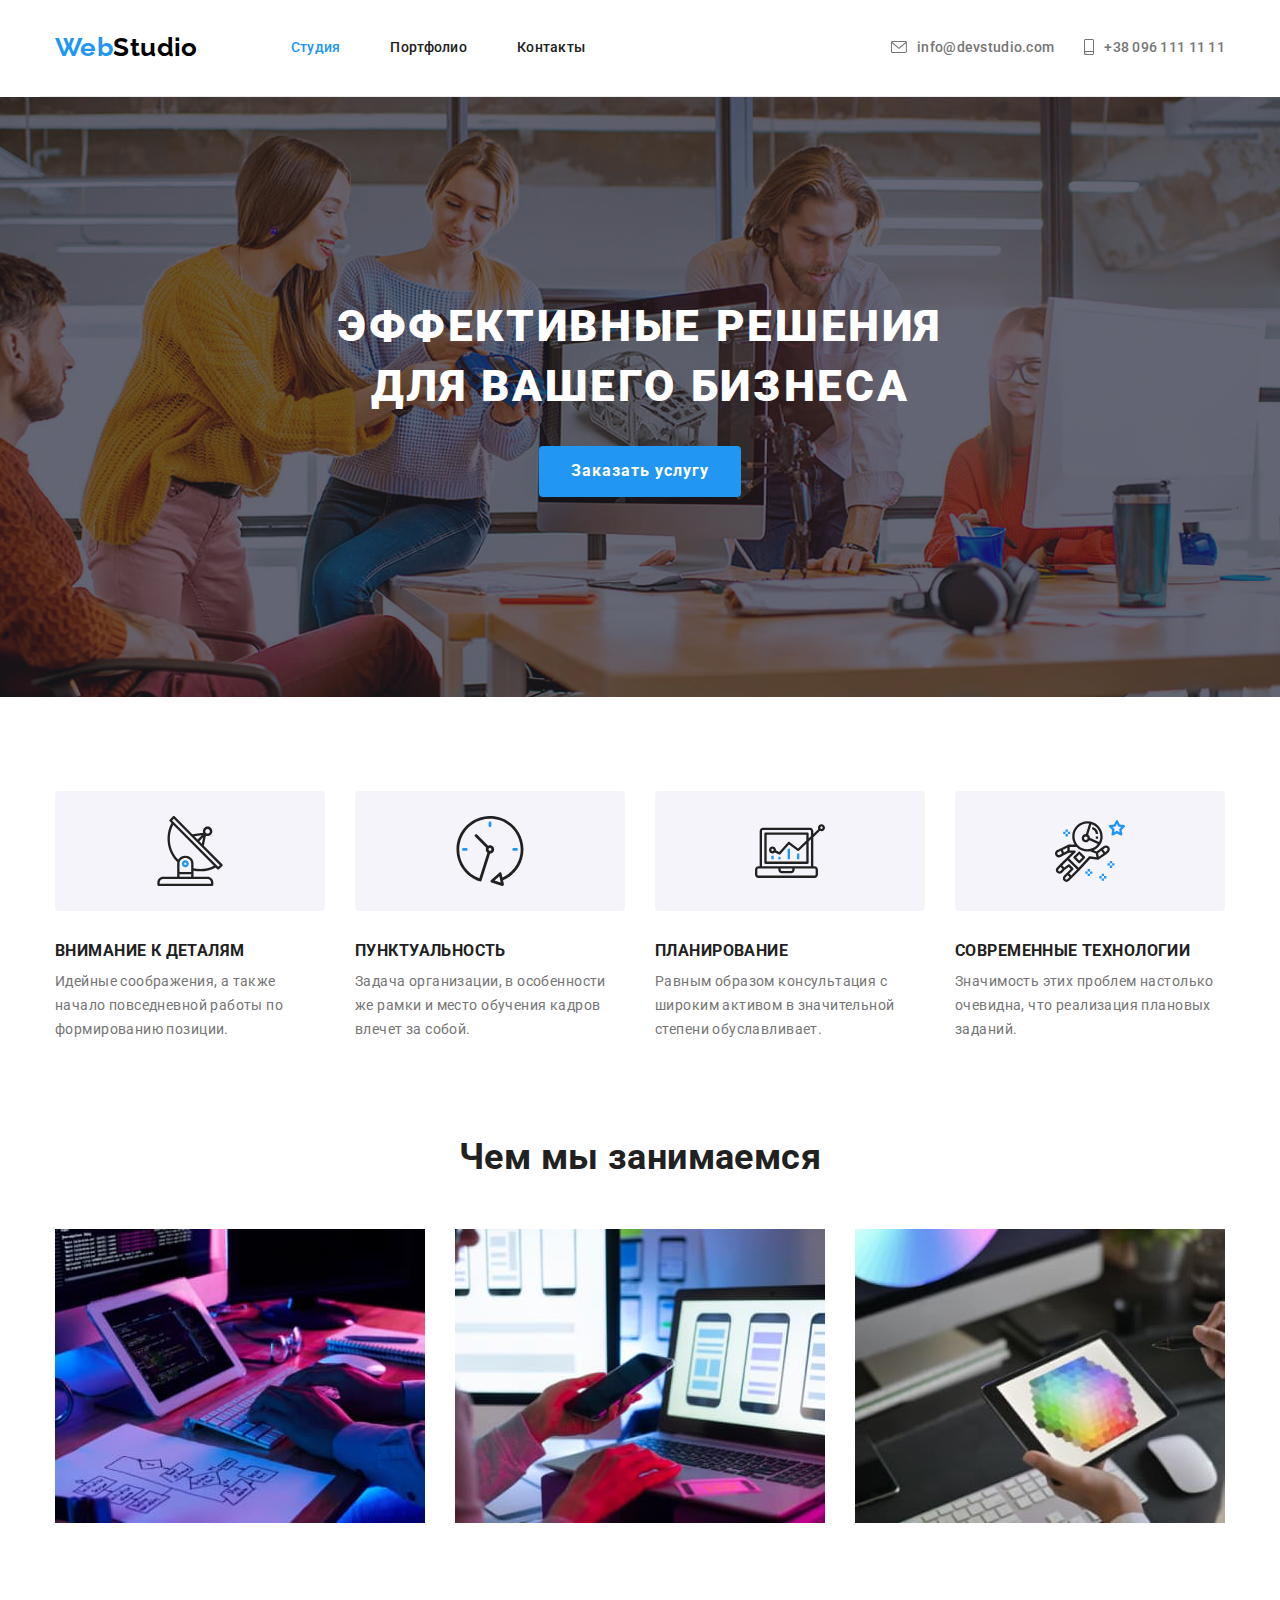
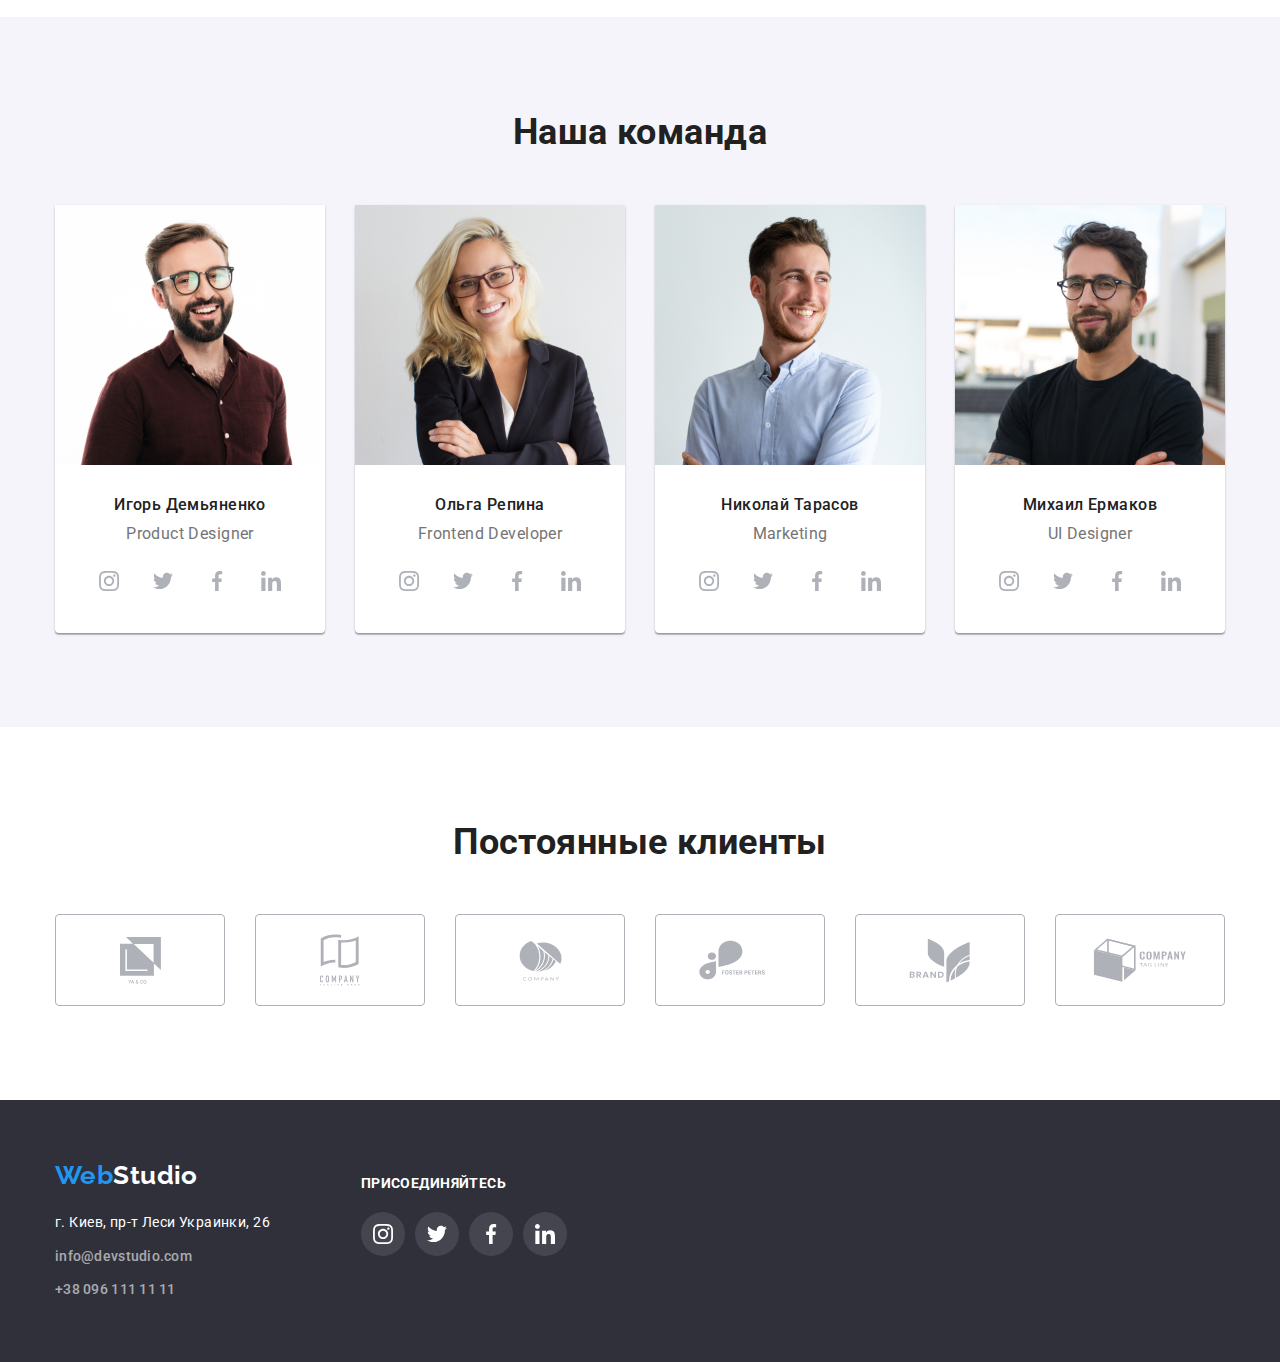
==== index.html @ ec6b6000 "Start" ====
<!DOCTYPE html>
<html lang="ru">
  <head>
    <meta charset="UTF-8" />
    <meta http-equiv="X-UA-Compatible" content="IE=edge" />
    <meta name="viewport" content="width=device-width, initial-scale=1.0" />
    <title>Студия</title>
    <link rel="preconnect" href="https://fonts.googleapis.com" />
    <link rel="preconnect" href="https://fonts.gstatic.com" crossorigin />
    <link
      rel="stylesheet"
      href="https://fonts.googleapis.com/css2?family=Raleway:wght@700&family=Roboto:wght@400;500;700;900&display=swap"
    />
    <link
      rel="stylesheet"
      href="https://cdnjs.cloudflare.com/ajax/libs/modern-normalize/1.0.0/modern-normalize.min.css"
    />
    <link rel="stylesheet" href="./css/styles.css" />
  </head>

  <body>
    <!-- Шапка сайта -->
    <header>
      <div class="container">
        <nav class="site-nav">
          <a class="logo" href="./index.html"><span>Web</span>Studio</a>
          <ul class="list menu">
            <li><a class="link current" href="./index.html">Студия</a></li>
            <li><a class="link" href="./portfolio.html">Портфолио</a></li>
            <li><a class="link" href="">Контакты</a></li>
          </ul>
        </nav>
        <ul class="list contacts-header">
          <li>
            <a class="link" href="mailto:info@devstudio.com">
              <svg width="16px" height="12px">
                <use href="./images/icons_sprite.svg#icon-contact-email"></use>
              </svg>
              <span> info@devstudio.com </span>
            </a>
          </li>
          <li>
            <a class="link" href="tel:+380961111111">
              <svg width="10px" height="16px">
                <use href="./images/icons_sprite.svg#icon-contact-phone"></use>
              </svg>
              <span> +38 096 111 11 11 </span>
            </a>
          </li>
        </ul>
      </div>
    </header>

    <!-- Уникальный контент страницы-->
    <main>
      <!-- Герой сайта -->
      <section class="section hero">
        <div class="container">
          <h1 class="hero-title">Эффективные решения для вашего бизнеса</h1>
          <button type="button">Заказать услугу</button>
        </div>
      </section>

      <!-- Преимущества -->
      <section class="section">
        <div class="container">
          <ul class="list feature">
            <li class="feature-card">
              <svg class="feature-icon" height="120px">
                <use
                  href="./images/icons_sprite.svg#icon-features-antenna"
                  width="70px"
                  height="70px"
                ></use>
              </svg>
              <h3 class="feature-title">Внимание к деталям</h3>
              <p class="feature-discription">
                Идейные соображения, а также начало повседневной работы по формированию позиции.
              </p>
            </li>
            <li class="feature-card">
              <svg class="feature-icon" height="120px">
                <use
                  href="./images/icons_sprite.svg#icon-features-clock"
                  width="70px"
                  height="70px"
                ></use>
              </svg>
              <h3 class="feature-title">Пунктуальность</h3>
              <p class="feature-discription">
                Задача организации, в особенности же рамки и место обучения кадров влечет за собой.
              </p>
            </li>
            <li class="feature-card">
              <svg class="feature-icon" height="120px">
                <use
                  href="./images/icons_sprite.svg#icon-features-diagram"
                  width="70px"
                  height="70px"
                ></use>
              </svg>
              <h3 class="feature-title">Планирование</h3>
              <p class="feature-discription">
                Равным образом консультация с широким активом в значительной степени обуславливает.
              </p>
            </li>
            <li class="feature-card">
              <svg class="feature-icon" height="120px">
                <use
                  href="./images/icons_sprite.svg#icon-features-astronaut"
                  width="70px"
                  height="70px"
                ></use>
              </svg>
              <h3 class="feature-title">Современные технологии</h3>
              <p class="feature-discription">
                Значимость этих проблем настолько очевидна, что реализация плановых заданий.
              </p>
            </li>
          </ul>
        </div>
      </section>

      <!-- Чем мы занимаемся -->
      <section class="section wedo">
        <div class="container">
          <h2 class="section-title">Чем мы занимаемся</h2>
          <ul class="list">
            <li>
              <img
                class="img-wedo"
                src="./images/coding.jpg"
                width="370"
                height="294"
                alt="Написание кода"
              />
            </li>
            <li>
              <img
                class="img-wedo"
                src="./images/uidesign.jpg"
                width="370"
                height="294"
                alt="Разработка пользовательских интерфейсов"
              />
            </li>
            <li>
              <img
                class="img-wedo"
                src="./images/photodesign.jpg"
                width="370"
                height="294"
                alt="Дизайн"
              />
            </li>
          </ul>
        </div>
      </section>

      <!-- Наша команда -->
      <section class="section team">
        <div class="container">
          <h2 class="section-title">Наша команда</h2>
          <ul class="list team">
            <li class="card-team">
              <img
                src="./images/team_dem.jpg"
                class="team-photo"
                width="270"
                height="260"
                alt="фото сотрудника"
              />
              <h3 class="team-title">Игорь Демьяненко</h3>
              <p class="team-discription">Product Designer</p>
              <ul class="list team-social">
                <li>
                  <a class="icon" href="">
                    <svg width="20px" height="20px">
                      <use href="./images/icons_sprite.svg#icon-instagram"></use>
                    </svg>
                  </a>
                </li>
                <li>
                  <a class="icon" href="">
                    <svg width="20px" height="20px">
                      <use href="./images/icons_sprite.svg#icon-twitter"></use>
                    </svg>
                  </a>
                </li>
                <li>
                  <a class="icon" href="">
                    <svg width="20px" height="20px">
                      <use href="./images/icons_sprite.svg#icon-facebook"></use>
                    </svg>
                  </a>
                </li>
                <li>
                  <a class="icon" href="">
                    <svg width="20px" height="20px">
                      <use href="./images/icons_sprite.svg#icon-linkedin"></use>
                    </svg>
                  </a>
                </li>
              </ul>
            </li>
            <li class="card-team">
              <img
                src="./images/team_rep.jpg"
                class="team-photo"
                width="270"
                height="260"
                alt="фото сотрудника"
              />
              <h3 class="team-title">Ольга Репина</h3>
              <p class="team-discription">Frontend Developer</p>
              <ul class="list team-social">
                <li>
                  <a class="icon" href="">
                    <svg width="20px" height="20px">
                      <use href="./images/icons_sprite.svg#icon-instagram"></use>
                    </svg>
                  </a>
                </li>
                <li>
                  <a class="icon" href="">
                    <svg width="20px" height="20px">
                      <use href="./images/icons_sprite.svg#icon-twitter"></use>
                    </svg>
                  </a>
                </li>
                <li>
                  <a class="icon" href="">
                    <svg width="20px" height="20px">
                      <use href="./images/icons_sprite.svg#icon-facebook"></use>
                    </svg>
                  </a>
                </li>
                <li>
                  <a class="icon" href="">
                    <svg width="20px" height="20px">
                      <use href="./images/icons_sprite.svg#icon-linkedin"></use>
                    </svg>
                  </a>
                </li>
              </ul>
            </li>
            <li class="card-team">
              <img
                src="./images/team_tar.jpg"
                class="team-photo"
                width="270"
                height="260"
                alt="фото сотрудника"
              />
              <h3 class="team-title">Николай Тарасов</h3>
              <p class="team-discription">Marketing</p>
              <ul class="list team-social">
                <li>
                  <a class="icon" href="">
                    <svg width="20px" height="20px">
                      <use href="./images/icons_sprite.svg#icon-instagram"></use>
                    </svg>
                  </a>
                </li>
                <li>
                  <a class="icon" href="">
                    <svg width="20px" height="20px">
                      <use href="./images/icons_sprite.svg#icon-twitter"></use>
                    </svg>
                  </a>
                </li>
                <li>
                  <a class="icon" href="">
                    <svg width="20px" height="20px">
                      <use href="./images/icons_sprite.svg#icon-facebook"></use>
                    </svg>
                  </a>
                </li>
                <li>
                  <a class="icon" href="">
                    <svg width="20px" height="20px">
                      <use href="./images/icons_sprite.svg#icon-linkedin"></use>
                    </svg>
                  </a>
                </li>
              </ul>
            </li>
            <li class="card-team">
              <img
                src="./images/team_erm.jpg"
                class="team-photo"
                width="270"
                height="260"
                alt="фото сотрудника"
              />
              <h3 class="team-title">Михаил Ермаков</h3>
              <p class="team-discription">UI Designer</p>
              <ul class="list team-social">
                <li>
                  <a class="icon" href="">
                    <svg width="20px" height="20px">
                      <use href="./images/icons_sprite.svg#icon-instagram"></use>
                    </svg>
                  </a>
                </li>
                <li>
                  <a class="icon" href="">
                    <svg width="20px" height="20px">
                      <use href="./images/icons_sprite.svg#icon-twitter"></use>
                    </svg>
                  </a>
                </li>
                <li>
                  <a class="icon" href="">
                    <svg width="20px" height="20px">
                      <use href="./images/icons_sprite.svg#icon-facebook"></use>
                    </svg>
                  </a>
                </li>
                <li>
                  <a class="icon" href="">
                    <svg width="20px" height="20px">
                      <use href="./images/icons_sprite.svg#icon-linkedin"></use>
                    </svg>
                  </a>
                </li>
              </ul>
            </li>
          </ul>
        </div>
      </section>

      <!-- Постоянные клиенты -->
      <section class="section">
        <div class="container">
          <h2 class="section-title">Постоянные клиенты</h2>
          <ul class="list clients">
            <li>
              <a class="icon" href="">
                <svg width="41px" height="47px">
                  <use href="./images/icons_sprite.svg#icon-logo-company1"></use>
                </svg>
              </a>
            </li>
            <li>
              <a class="icon" href="">
                <svg width="40px" height="52">
                  <use href="./images/icons_sprite.svg#icon-logo-company2"></use>
                </svg>
              </a>
            </li>
            <li>
              <a class="icon" href="">
                <svg width="43px" height="41px">
                  <use href="./images/icons_sprite.svg#icon-logo-company3"></use>
                </svg>
              </a>
            </li>
            <li>
              <a class="icon" href="">
                <svg width="84px" height="40px">
                  <use href="./images/icons_sprite.svg#icon-logo-company4"></use>
                </svg>
              </a>
            </li>
            <li>
              <a class="icon" href="">
                <svg width="62px" height="45px">
                  <use href="./images/icons_sprite.svg#icon-logo-company5"></use>
                </svg>
              </a>
            </li>
            <li>
              <a class="icon" href="">
                <svg width="94px" height="44px">
                  <use href="./images/icons_sprite.svg#icon-logo-company6"></use>
                </svg>
              </a>
            </li>
          </ul>
        </div>
      </section>
    </main>

    <!-- Футер -->
    <footer>
      <div class="container">
        <div class="div-contacts">
          <a class="logo" href="./index.html"><span>Web</span>Studio</a>
          <address>г. Киев, пр-т Леси Украинки, 26</address>
          <ul class="list contacts-footer">
            <li><a class="link" href="mailto:info@devstudio.com">info@devstudio.com</a></li>
            <li><a class="link" href="tel:+380961111111">+38 096 111 11 11</a></li>
          </ul>
        </div>
        <div class="follow-us">
          <h3 class="follow-us-title">Присоединяйтесь</h3>
          <ul class="list">
            <li>
              <a class="icon" href="">
                <svg width="20px" height="20px">
                  <use href="./images/icons_sprite.svg#icon-instagram"></use>
                </svg>
              </a>
            </li>
            <li>
              <a class="icon" href="">
                <svg width="20px" height="20px">
                  <use href="./images/icons_sprite.svg#icon-twitter"></use>
                </svg>
              </a>
            </li>
            <li>
              <a class="icon" href="">
                <svg width="20px" height="20px">
                  <use href="./images/icons_sprite.svg#icon-facebook"></use>
                </svg>
              </a>
            </li>
            <li>
              <a class="icon" href="">
                <svg width="20px" height="20px">
                  <use href="./images/icons_sprite.svg#icon-linkedin"></use>
                </svg>
              </a>
            </li>
          </ul>
        </div>
      </div>
    </footer>
  </body>
</html>
---- css/styles.css ----
:root {
  --color-white: #ffffff;
  --color-black: #000000;
  --color-primary-text: #212121;
  --color-secondary-text: #757575;
  --color-accent: #2196f3;
  --color-contact-footer: rgba(255, 255, 255, 0.6);
}

body {
  background-color: var(--color-white);
  color: var(--color-primary-text);
  font-family: 'Roboto', sans-serif;
  letter-spacing: 0.03em;
  font-size: 14px;
  line-height: 1.2;
}

a {
  text-decoration: none;
  color: inherit;
}

.list {
  list-style: none;
}

h1,
h2,
h3,
h4,
h5,
h6,
p,
ul {
  margin: 0;
  padding-inline-start: 0;
}

img {
  display: block;
}

.container {
  width: 1200px;
  margin: 0 auto;
  padding-left: 15px;
  padding-right: 15px;
}

.section {
  padding-top: 94px;
  padding-bottom: 94px;
}

/* Шапка сайта */

header .container {
  display: flex;
  align-items: center;

  padding-top: 24px;
  padding-bottom: 25px;
  border-bottom: 1px solid #ececec;
}

header .link {
  padding-top: 15px;
  padding-bottom: 15px;
}

.site-nav {
  display: flex;
}

.logo {
  margin-right: 93px;

  color: var(--color-black);
  font-family: 'Raleway', sans-serif;
  font-weight: 700;
  font-size: 26px;
}

.menu,
.contacts-header {
  display: flex;
  align-items: center;

  font-weight: 500;
  letter-spacing: 0.02em;
  fill: var(--color-secondary-text);
}

.menu li:not(:last-child) {
  margin-right: 50px;
}

.contacts-header li:not(:last-child) {
  margin-right: 30px;
}

.contacts-header {
  margin-left: auto;
  color: var(--color-secondary-text);
}

.contacts-header .link {
  display: flex;
  align-items: center;
}

.contacts-header svg {
  margin-right: 10px;
}

header .link:hover,
header .link:focus,
.current {
  color: var(--color-accent);
  fill: var(--color-accent);
}

/* Main Студия*/

.section.hero {
  background-image: linear-gradient(rgba(47, 48, 58, 0.4), rgba(47, 48, 58, 0.4)),
    url(../images/background-hero.jpg);
  background-size: 1600px;
  background-repeat: no-repeat;
  background-position: center;
  background-color: #2f303a;

  padding-top: 200px;
  padding-bottom: 200px;
}

.hero-title {
  margin-left: auto;
  margin-right: auto;
  margin-bottom: 30px;
  width: 696px;

  color: var(--color-white);
  font-weight: 900;
  font-size: 44px;
  line-height: 1.36;
  text-align: center;
  letter-spacing: 0.06em;
  text-transform: uppercase;
}

.hero button {
  display: block;
  margin: 0 auto;
  padding: 10px 32px;
  border-color: var(--color-accent);
  border-radius: 4px;
  border-style: none;
  min-width: 200px;

  color: var(--color-white);
  background-color: var(--color-accent);
  font-family: inherit;
  font-weight: 700;
  font-size: 16px;
  line-height: 1.9;
  text-align: center;
  letter-spacing: 0.06em;
}

.hero button:hover {
  cursor: pointer;
}

.feature {
  display: flex;
  flex-wrap: wrap;
}

.feature-card {
  display: flex;
  flex-direction: column;
  width: calc((100% - 90px) / 4);
}

.feature-card:not(:last-child) {
  margin-right: 30px;
}

.feature-icon {
  background-color: #f5f4fa;
  border-radius: 4px;
  padding: 25px 100px;
  margin-bottom: 30px;
}

.feature-title {
  margin-bottom: 10px;

  font-weight: 700;
  text-transform: uppercase;
}

.feature-discription {
  color: var(--color-secondary-text);
  line-height: 1.71;
}

.section-title {
  margin-bottom: 50px;

  font-weight: 700;
  font-size: 36px;
  text-align: center;
}

.wedo {
  padding-top: 0px;
}

.wedo .list {
  display: flex;
  flex-wrap: wrap;
}

.wedo .list li:not(:last-child) {
  margin-right: 30px;
}

.team {
  background-color: #f5f4fa;
}

.list.team {
  display: flex;
  flex-wrap: wrap;
}

.card-team:not(:last-child) {
  margin-right: 30px;
}

.card-team {
  width: calc((100% - 90px) / 4);
  box-shadow: 0px 1px 3px rgba(0, 0, 0, 0.12), 0px 1px 1px rgba(0, 0, 0, 0.14),
    0px 2px 1px rgba(0, 0, 0, 0.2);
  border-radius: 0px 0px 4px 4px;
  padding-bottom: 30px;

  background-color: var(--color-white);
}

.team-photo {
  margin-bottom: 30px;
}

.team-title {
  margin-bottom: 10px;

  font-weight: 500;
  font-size: 16px;
  text-align: center;
}

.team-discription {
  color: var(--color-secondary-text);
  font-size: 16px;
  text-align: center;
  margin-bottom: 16px;
}

.list.team-social {
  display: flex;
  justify-content: center;
}

.team-social li:not(:last-child) {
  margin-right: 10px;
}

.team-social .icon {
  display: block;
  width: 44px;
  height: 44px;
  padding-left: 12px;
  padding-top: 12px;
  fill: #afb1b8;
  border-radius: 50%;
}

.team-social .icon:hover {
  fill: white;
  background-color: var(--color-accent);
}

.list.clients {
  display: flex;
  justify-content: center;
}

.clients li:not(:last-child) {
  margin-right: 30px;
}

.clients .icon {
  display: flex;
  width: 170px;
  height: 92px;
  justify-content: center;
  align-items: center;
  fill: #afb1b8;
  border-radius: 4px;
  border: 1px solid #afb1b8;
}

.clients .icon:hover {
  fill: var(--color-accent);
  border-color: var(--color-accent);
}

/* Main Портфолио */
.buttons {
  display: flex;
  flex-wrap: wrap;
  justify-content: center;

  margin-bottom: 50px;
}

.buttons li:not(:last-child) {
  margin-right: 8px;
}

.portfolio button {
  padding: 6px 22px;
  border-radius: 4px;
  border-style: none;

  background-color: #f5f4fa;
  font-family: inherit;
  font-weight: 500;
  font-size: 16px;
  line-height: 1.62;
  text-align: center;
  letter-spacing: inherit;
}

.portfolio button:hover,
.portfolio button:focus {
  background-color: var(--color-accent);
  color: var(--color-white);
  cursor: pointer;
  box-shadow: 0px 2px 2px 0px #0000001f;
  box-shadow: 0px 1px 2px 0px #00000014;
  box-shadow: 0px 3px 1px 0px #0000001a;
}

.portfolio-list {
  display: flex;
  flex-wrap: wrap;
}

.portfolio-card {
  width: calc((100% - 60px) / 3);

  margin-bottom: 30px;
}

.portfolio-card:hover {
  box-shadow: 1px 4px 6px 0px #00000029;
  box-shadow: 0px 4px 4px 0px #0000000f;
  box-shadow: 0px 1px 1px 0px #0000001f;
}

.portfolio-card:not(:nth-child(3n)) {
  margin-right: 30px;
}

.portfolio-card:nth-last-child(-n + 3) {
  margin-bottom: 0px;
}

.portfolio-text {
  padding: 20px 24px;

  border-right: 1px solid #eeeeee;
  border-bottom: 1px solid #eeeeee;
  border-left: 1px solid #eeeeee;
}

.portfolio-title {
  margin-bottom: 4px;

  font-weight: 700;
  font-size: 18px;
  line-height: 2;
  letter-spacing: 0.06em;
}

.portfolio-description {
  color: var(--color-secondary-text);
  font-size: 16px;
  line-height: 1.87;
}

/* Подвал */

footer {
  padding-top: 60px;
  padding-bottom: 60px;
  background-color: #2f303a;
}

footer .container {
  display: flex;
}

.div-contacts {
  margin-right: 70px;
}

.follow-us {
  margin-top: 15px;
}

footer .logo {
  display: inline-block;
  margin-bottom: 20px;

  color: var(--color-white);
}

.logo span {
  color: var(--color-accent);
}

footer address {
  margin-bottom: 10px;

  font-style: normal;
  color: var(--color-white);
  line-height: 1.71;
}

.contacts-footer {
  color: var(--color-contact-footer);
  line-height: 1.71;
  font-weight: 500;
  letter-spacing: 0.02em;
}

.contacts-footer li:not(:last-child) {
  margin-bottom: 9px;
}

footer .link:hover,
footer .link:focus {
  color: var(--color-accent);
}

.follow-us-title {
  color: var(--color-white);
  margin-bottom: 20px;

  font-weight: 700;
  font-size: 14px;
  line-height: 1.2;
  text-transform: uppercase;

  color: #ffffff;
}

.follow-us .list {
  display: flex;
}

.follow-us li:not(:last-child) {
  margin-right: 10px;
}

.follow-us .icon {
  display: block;
  width: 44px;
  height: 44px;
  padding-left: 12px;
  padding-top: 12px;
  fill: var(--color-white);
  border-radius: 50%;
  background: rgba(255, 255, 255, 0.1);
}

.follow-us .icon:hover {
  background-color: var(--color-accent);
}
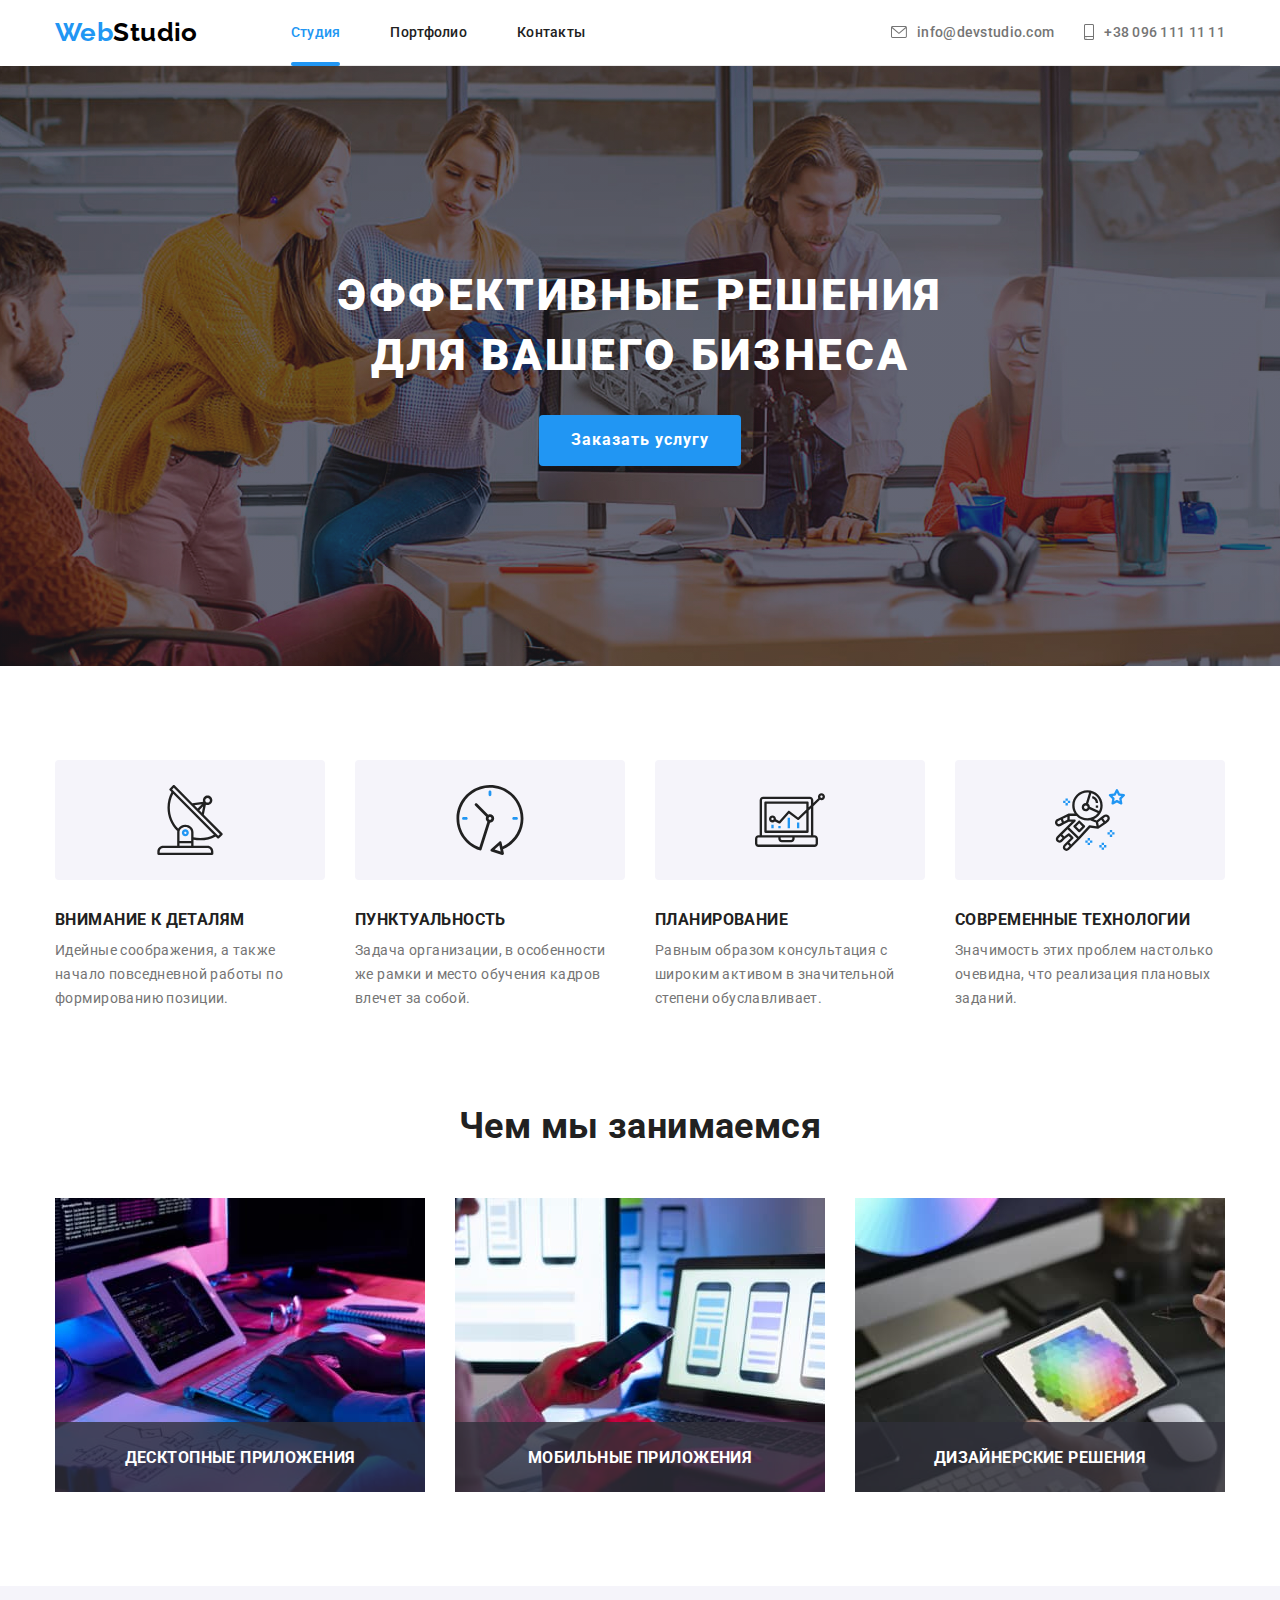
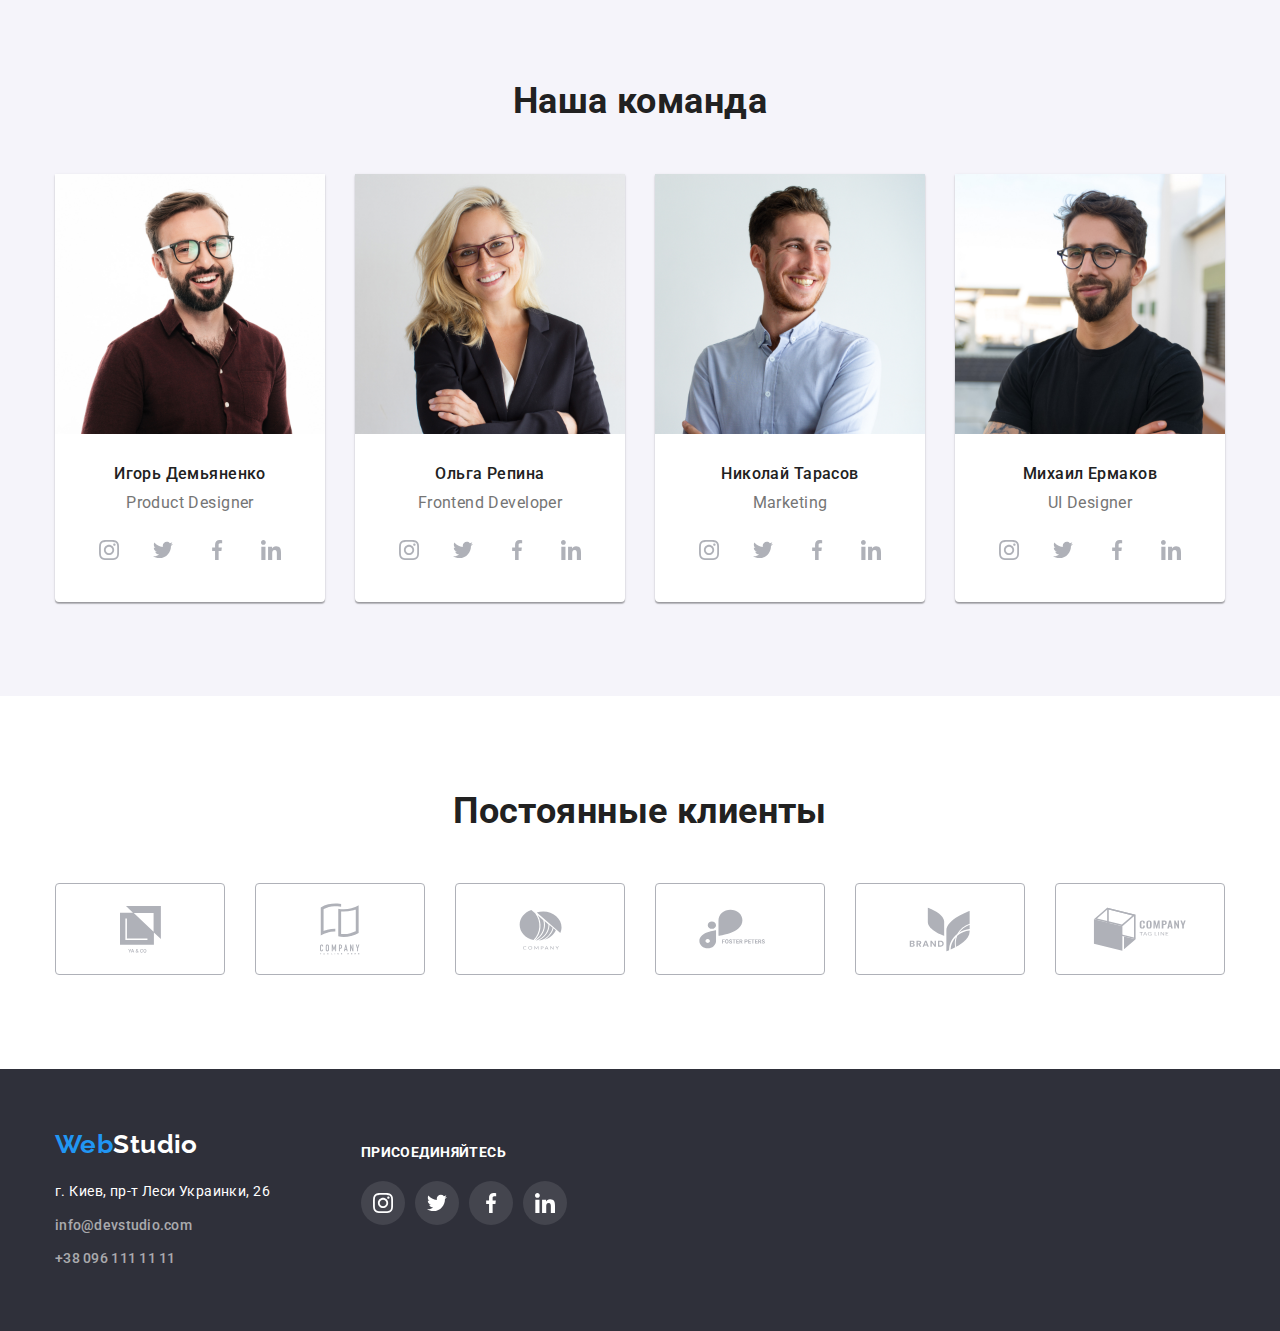
==== commit 0ffc288f: "work" ====
--- a/index.html
+++ b/index.html
@@ -126,7 +126,7 @@
         <div class="container">
           <h2 class="section-title">Чем мы занимаемся</h2>
           <ul class="list">
-            <li>
+            <li class="wedo-item">
               <img
                 class="img-wedo"
                 src="./images/coding.jpg"
@@ -134,8 +134,9 @@
                 height="294"
                 alt="Написание кода"
               />
-            </li>
-            <li>
+              <h3 class="wedo-description">Десктопные приложения</h3>
+            </li>
+            <li class="wedo-item">
               <img
                 class="img-wedo"
                 src="./images/uidesign.jpg"
@@ -143,8 +144,9 @@
                 height="294"
                 alt="Разработка пользовательских интерфейсов"
               />
-            </li>
-            <li>
+              <h3 class="wedo-description">Мобильные приложения</h3>
+            </li>
+            <li class="wedo-item">
               <img
                 class="img-wedo"
                 src="./images/photodesign.jpg"
@@ -152,6 +154,7 @@
                 height="294"
                 alt="Дизайн"
               />
+              <h3 class="wedo-description">Дизайнерские решения</h3>
             </li>
           </ul>
         </div>
--- a/css/styles.css
+++ b/css/styles.css
@@ -53,27 +53,26 @@
   padding-bottom: 94px;
 }
 
+*:hover,
+*:focus {
+  transition-duration: 250ms;
+  transition-timing-function: cubic-bezier(0.4, 0, 0.2, 1);
+}
+
 /* Шапка сайта */
 
 header .container {
   display: flex;
   align-items: center;
-
-  padding-top: 24px;
-  padding-bottom: 25px;
   border-bottom: 1px solid #ececec;
 }
 
-header .link {
-  padding-top: 15px;
-  padding-bottom: 15px;
-}
-
 .site-nav {
   display: flex;
 }
 
 .logo {
+  align-self: center;
   margin-right: 93px;
 
   color: var(--color-black);
@@ -85,11 +84,17 @@
 .menu,
 .contacts-header {
   display: flex;
-  align-items: center;
+  align-items: stretch;
 
   font-weight: 500;
   letter-spacing: 0.02em;
   fill: var(--color-secondary-text);
+}
+
+.menu li {
+  position: relative;
+  padding-top: 24px;
+  padding-bottom: 24px;
 }
 
 .menu li:not(:last-child) {
@@ -119,6 +124,19 @@
 .current {
   color: var(--color-accent);
   fill: var(--color-accent);
+}
+
+.current::after {
+  position: absolute;
+  bottom: -1px;
+  left: 0;
+
+  content: '';
+  width: 100%;
+  height: 4px;
+  border-radius: 2px;
+
+  background-color: var(--color-accent);
 }
 
 /* Main Студия*/
@@ -228,6 +246,27 @@
   margin-right: 30px;
 }
 
+.wedo-item {
+  position: relative;
+}
+
+.wedo-description {
+  position: absolute;
+  bottom: 0;
+
+  display: flex;
+  justify-content: center;
+  align-items: center;
+  width: 100%;
+  height: 70px;
+
+  font-weight: 700;
+  text-transform: uppercase;
+  color: var(--color-white);
+
+  background-color: rgba(47, 48, 58, 0.8);
+}
+
 .team {
   background-color: #f5f4fa;
 }
@@ -289,7 +328,8 @@
   border-radius: 50%;
 }
 
-.team-social .icon:hover {
+.team-social .icon:hover,
+.team-social .icon:focus {
   fill: white;
   background-color: var(--color-accent);
 }
@@ -314,7 +354,8 @@
   border: 1px solid #afb1b8;
 }
 
-.clients .icon:hover {
+.clients .icon:hover,
+.clients .icon:focus {
   fill: var(--color-accent);
   border-color: var(--color-accent);
 }
@@ -367,7 +408,9 @@
   margin-bottom: 30px;
 }
 
-.portfolio-card:hover {
+.portfolio-card-link:hover,
+.portfolio-card-link:focus {
+  display: block;
   box-shadow: 1px 4px 6px 0px #00000029;
   box-shadow: 0px 4px 4px 0px #0000000f;
   box-shadow: 0px 1px 1px 0px #0000001f;
@@ -379,6 +422,40 @@
 
 .portfolio-card:nth-last-child(-n + 3) {
   margin-bottom: 0px;
+}
+
+.portfolio-image {
+  position: relative;
+  overflow: hidden;
+}
+
+.portfolio-about {
+  position: absolute;
+  top: 0;
+  transform: translate(0, 101%);
+
+  transition-property: transform;
+  transition-duration: 250ms;
+  transition-timing-function: cubic-bezier(0.4, 0, 0.2, 1);
+
+  display: flex;
+  align-items: center;
+
+  width: 100%;
+  height: 100%;
+  background-color: rgba(33, 150, 243, 0.9);
+
+  padding-left: 24px;
+  padding-right: 24px;
+
+  font-size: 18px;
+  line-height: 1.56;
+  color: var(--color-white);
+}
+
+.portfolio-card-link:hover .portfolio-about,
+.portfolio-card-link:focus .portfolio-about {
+  transform: translate(0, 0);
 }
 
 .portfolio-text {
@@ -490,6 +567,7 @@
   background: rgba(255, 255, 255, 0.1);
 }
 
-.follow-us .icon:hover {
+.follow-us .icon:hover,
+.follow-us .icon:focus {
   background-color: var(--color-accent);
 }
